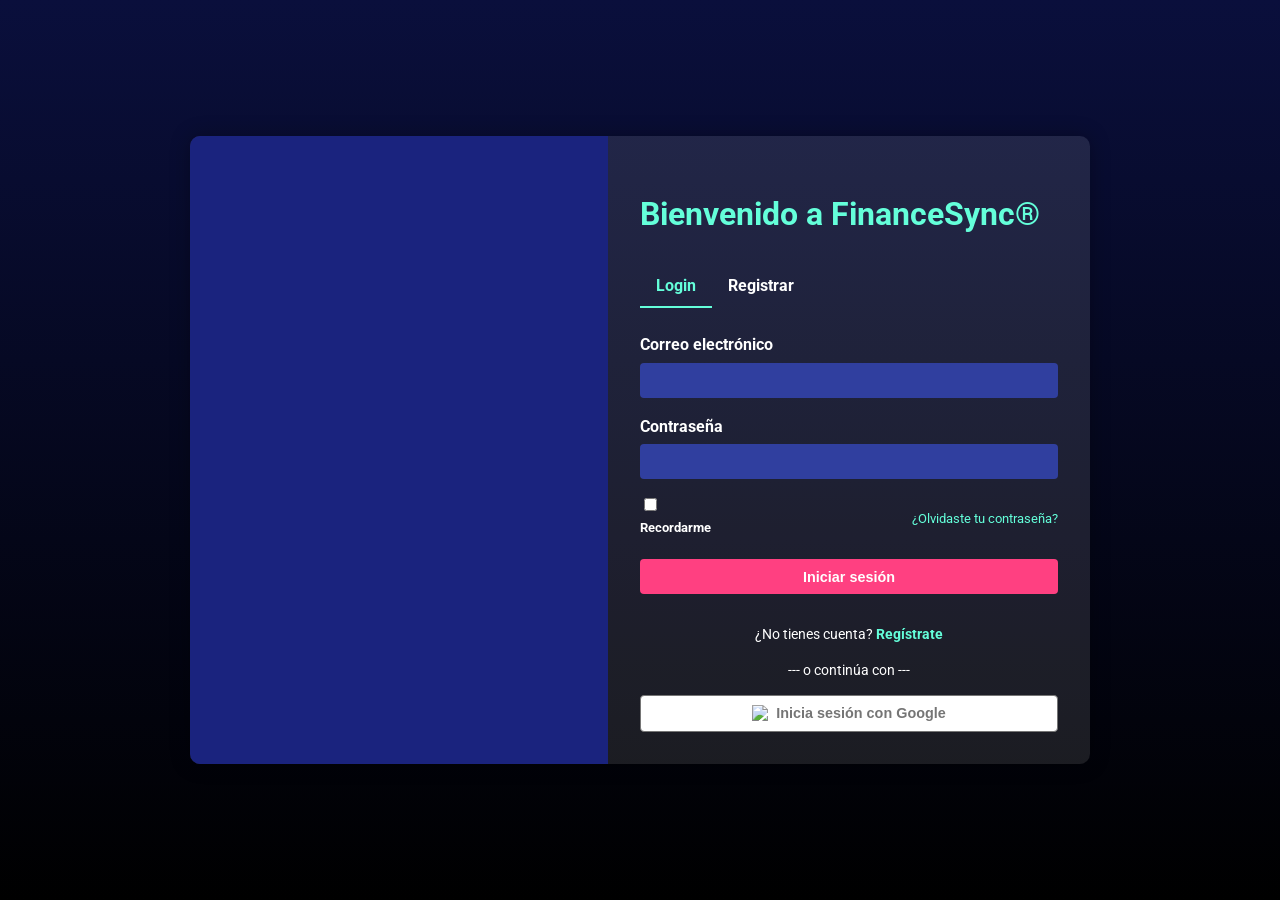
==== Avances FinanceSync/login/login.html @ 97620ad4 "Login FinanceSync V2 Login en desarrollo para su implementación en react (requiere mejoras aún )" ====
<!DOCTYPE html>
<html lang="es">
<head>
    <meta charset="UTF-8">
    <meta name="viewport" content="width=device-width, initial-scale=1.0">
    <title>FinanceSync® - Login</title>
    <link href="https://fonts.googleapis.com/css2?family=Roboto:wght@400;700&display=swap" rel="stylesheet">
    <link rel="stylesheet" href="styles.css">
</head>
<body>
    <div class="container">
        <div class="image-container">
        </div>
        <div class="form-container">
            <h1>Bienvenido a FinanceSync®</h1>
            
            <div class="tabs">
                <a href="login.html" class="tab active">Login</a>
                <a href="register.html" class="tab">Registrar</a>
            </div>

            <form action="/login" method="POST">
                <div class="input-container">
                    <label for="email">Correo electrónico</label>
                    <input type="email" id="email" name="email" required>
                </div>

                <div class="input-container">
                    <label for="password">Contraseña</label>
                    <input type="password" id="password" name="password" required>
                </div>

                <div class="extras">
                    <div>
                        <input type="checkbox" id="remember" name="remember">
                        <label for="remember">Recordarme</label>
                    </div>
                    <a href="#" class="forgot-password">¿Olvidaste tu contraseña?</a>
                </div>

                <button type="submit" class="btn-primary">Iniciar sesión</button>
            </form>

            <div class="alternate-action">
                ¿No tienes cuenta? <a href="register.html">Regístrate</a>
            </div>

            <div class="divider">--- o continúa con ---</div>

            <button class="btn-google">
                <img src="https://www.google.com/favicon.ico" alt="Google logo" class="google-icon">
                Inicia sesión con Google
            </button>
        </div>
    </div>
</body>
</html>
---- Avances FinanceSync/login/styles.css ----
:root {
    --primary-color: #ffffff;
    --background-color-start: #0a0f3c;
    --background-color-end: #000000;
    --input-bg-color: #303f9f;
    --button-color: #ff4081;
    --link-color: #64ffda;
}

body {
    font-family: 'Roboto', sans-serif;
    line-height: 1.6;
    margin: 0;
    padding: 0;
    display: flex;
    justify-content: center;
    align-items: center;
    min-height: 100vh;
    background: linear-gradient(to bottom, var(--background-color-start), var(--background-color-end));
    color: var(--primary-color);
}

.container {
    display: flex;
    width: 90%;
    max-width: 900px;
    background-color: rgba(255, 255, 255, 0.1);
    border-radius: 10px;
    overflow: hidden;
    box-shadow: 0 0 20px rgba(0, 0, 0, 0.3);
}

.image-container {
    flex: 1;
    background-color: #1a237e;
    min-height: 500px;
}

.form-container {
    flex: 1;
    padding: 2rem;
    overflow-y: auto;
    max-height: 600px;
}

h1 {
    font-size: 2rem;
    margin-bottom: 1.5rem;
    color: var(--link-color);
}

.tabs {
    display: flex;
    margin-bottom: 1.5rem;
}

.tab {
    padding: 0.5rem 1rem;
    cursor: pointer;
    font-weight: bold;
    text-decoration: none;
    color: var(--primary-color);
}

.tab.active {
    border-bottom: 2px solid var(--link-color);
    color: var(--link-color);
}

.input-container {
    margin-bottom: 1rem;
}

label {
    display: block;
    margin-bottom: 0.3rem;
    font-weight: bold;
}

input[type="text"],
input[type="email"],
input[type="password"] {
    width: 100%;
    padding: 0.6rem;
    background-color: var(--input-bg-color);
    border: none;
    border-radius: 4px;
    color: var(--primary-color);
    font-size: 0.9rem;
    box-sizing: border-box;
}

.extras {
    display: flex;
    justify-content: space-between;
    align-items: center;
    margin-bottom: 1rem;
    font-size: 0.8rem;
}

.forgot-password {
    color: var(--link-color);
    text-decoration: none;
}

.btn-primary,
.btn-google {
    width: 100%;
    padding: 0.6rem;
    border: none;
    border-radius: 4px;
    font-size: 0.9rem;
    cursor: pointer;
    transition: background-color 0.3s;
    font-weight: bold;
}

.btn-primary {
    background-color: var(--button-color);
    color: var(--primary-color);
    margin-bottom: 1rem;
}

.btn-primary:hover {
    background-color: #ff6090;
}

.alternate-action,
.divider {
    text-align: center;
    margin: 0.8rem 0;
    font-size: 0.9rem;
}

.alternate-action a {
    color: var(--link-color);
    text-decoration: none;
    font-weight: bold;
}

.btn-google {
    background-color: var(--primary-color);
    color: #757575;
    border: 1px solid #757575;
    display: flex;
    align-items: center;
    justify-content: center;
}

.btn-google:hover {
    background-color: #f5f5f5;
}

.google-icon {
    width: 16px;
    height: 16px;
    margin-right: 8px;
}

.captcha {
    width: 100%;
    padding: 1rem;
    background-color: var(--input-bg-color);
    border-radius: 4px;
    text-align: center;
}
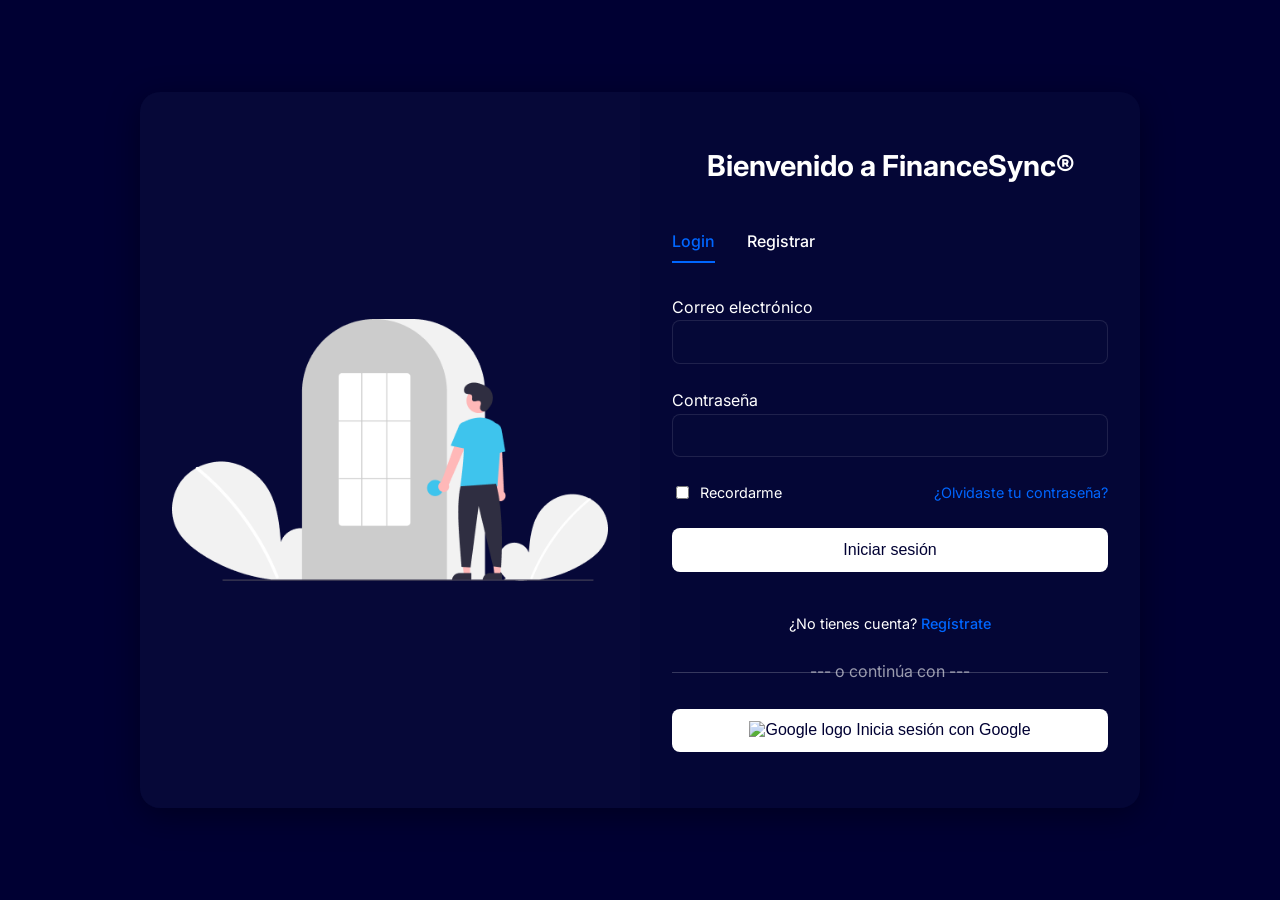
==== commit 562dfdd2: "Version 3 del Login Login con modificaciones de diseño en los contenedores" ====
--- a/Avances FinanceSync/login/login.html
+++ b/Avances FinanceSync/login/login.html
@@ -8,8 +8,9 @@
     <link rel="stylesheet" href="styles.css">
 </head>
 <body>
-    <div class="container">
-        <div class="image-container">
+    <div class="fondo">
+        <div class="imagen">
+            <img src="indeximg.png" alt="Ilustración" />
         </div>
         <div class="form-container">
             <h1>Bienvenido a FinanceSync®</h1>
--- a/Avances FinanceSync/login/styles.css
+++ b/Avances FinanceSync/login/styles.css
@@ -1,14 +1,15 @@
+@import url('https://fonts.googleapis.com/css2?family=Inter:wght@400;700&display=swap');
+
 :root {
     --primary-color: #ffffff;
-    --background-color-start: #0a0f3c;
-    --background-color-end: #000000;
-    --input-bg-color: #303f9f;
-    --button-color: #ff4081;
-    --link-color: #64ffda;
+    --background-color: #000033;
+    --input-bg-color: rgba(10, 15, 60, 0.3);
+    --button-color: #ffffff;
+    --link-color: #0066ff;
 }
 
 body {
-    font-family: 'Roboto', sans-serif;
+    font-family: 'Inter', sans-serif;
     line-height: 1.6;
     margin: 0;
     padding: 0;
@@ -16,75 +17,88 @@
     justify-content: center;
     align-items: center;
     min-height: 100vh;
-    background: linear-gradient(to bottom, var(--background-color-start), var(--background-color-end));
-    color: var(--primary-color);
-}
-
-.container {
+    background-color: var(--background-color);
+    color: var(--primary-color);
+}
+
+.fondo {
     display: flex;
     width: 90%;
-    max-width: 900px;
-    background-color: rgba(255, 255, 255, 0.1);
-    border-radius: 10px;
+    max-width: 1000px;
+    margin: auto;
+    background-color: rgba(10, 15, 60, 0.4);
+    border-radius: 20px;
+    box-shadow: 0 8px 32px 0 rgba(0, 0, 0, 0.37);
+    backdrop-filter: blur(10px);
     overflow: hidden;
-    box-shadow: 0 0 20px rgba(0, 0, 0, 0.3);
-}
-
-.image-container {
+}
+
+.imagen {
     flex: 1;
-    background-color: #1a237e;
-    min-height: 500px;
+    display: flex;
+    align-items: center;
+    justify-content: center;
+    padding: 2rem;
+    background-color: rgba(10, 15, 60, 0.3);
+}
+
+.imagen img {
+    max-width: 100%;
+    height: auto;
 }
 
 .form-container {
     flex: 1;
     padding: 2rem;
-    overflow-y: auto;
-    max-height: 600px;
+    background-color: transparent;
 }
 
 h1 {
-    font-size: 2rem;
+    font-size: 1.8rem;
+    margin-bottom: 2rem;
+    text-align: center;
+    color: var(--primary-color);
+}
+
+.tabs {
+    display: flex;
+    margin-bottom: 2rem;
+    gap: 2rem;
+    justify-content: flex-start;
+}
+
+.tab {
+    padding: 0.5rem 0;
+    color: var(--primary-color);
+    text-decoration: none;
+    font-weight: 500;
+    position: relative;
+}
+
+.tab.active {
+    color: var(--link-color);
+}
+
+.tab.active::after {
+    content: '';
+    position: absolute;
+    bottom: 0;
+    left: 0;
+    width: 100%;
+    height: 2px;
+    background-color: var(--link-color);
+}
+
+.input-container {
     margin-bottom: 1.5rem;
-    color: var(--link-color);
-}
-
-.tabs {
-    display: flex;
-    margin-bottom: 1.5rem;
-}
-
-.tab {
-    padding: 0.5rem 1rem;
-    cursor: pointer;
-    font-weight: bold;
-    text-decoration: none;
-    color: var(--primary-color);
-}
-
-.tab.active {
-    border-bottom: 2px solid var(--link-color);
-    color: var(--link-color);
-}
-
-.input-container {
-    margin-bottom: 1rem;
-}
-
-label {
-    display: block;
-    margin-bottom: 0.3rem;
-    font-weight: bold;
-}
-
-input[type="text"],
-input[type="email"],
-input[type="password"] {
+}
+
+.input-container input {
     width: 100%;
-    padding: 0.6rem;
+    padding: 0.8rem;
     background-color: var(--input-bg-color);
-    border: none;
-    border-radius: 4px;
+    border: 1px solid rgba(255, 255, 255, 0.1);
+    border-radius: 8px;
     color: var(--primary-color);
     font-size: 0.9rem;
     box-sizing: border-box;
@@ -94,8 +108,14 @@
     display: flex;
     justify-content: space-between;
     align-items: center;
-    margin-bottom: 1rem;
-    font-size: 0.8rem;
+    margin-bottom: 1.5rem;
+    font-size: 0.9rem;
+}
+
+.extras div {
+    display: flex;
+    align-items: center;
+    gap: 0.5rem;
 }
 
 .forgot-password {
@@ -103,64 +123,83 @@
     text-decoration: none;
 }
 
-.btn-primary,
-.btn-google {
+button {
     width: 100%;
-    padding: 0.6rem;
+    padding: 0.8rem;
+    background-color: var(--button-color);
+    color: var(--background-color);
     border: none;
-    border-radius: 4px;
-    font-size: 0.9rem;
+    border-radius: 8px;
+    font-size: 1rem;
+    font-weight: 500;
     cursor: pointer;
-    transition: background-color 0.3s;
-    font-weight: bold;
-}
-
-.btn-primary {
-    background-color: var(--button-color);
-    color: var(--primary-color);
-    margin-bottom: 1rem;
-}
-
-.btn-primary:hover {
-    background-color: #ff6090;
-}
-
-.alternate-action,
-.divider {
+    margin-bottom: 1.5rem;
+}
+
+.alternate-action {
     text-align: center;
-    margin: 0.8rem 0;
+    margin: 1rem 0;
     font-size: 0.9rem;
 }
 
 .alternate-action a {
     color: var(--link-color);
     text-decoration: none;
-    font-weight: bold;
-}
-
-.btn-google {
-    background-color: var(--primary-color);
-    color: #757575;
-    border: 1px solid #757575;
+    font-weight: 500;
+}
+
+.divider {
+    text-align: center;
+    margin: 1.5rem 0;
+    position: relative;
+    color: rgba(255, 255, 255, 0.6);
+}
+
+.divider::before,
+.divider::after {
+    content: '';
+    position: absolute;
+    top: 50%;
+    width: 45%;
+    height: 1px;
+    background-color: rgba(255, 255, 255, 0.2);
+}
+
+.divider::before {
+    left: 0;
+}
+
+.divider::after {
+    right: 0;
+}
+
+button.google-login {
+    background-color: transparent;
+    border: 1px solid rgba(255, 255, 255, 0.2);
+    color: var(--primary-color);
     display: flex;
     align-items: center;
     justify-content: center;
-}
-
-.btn-google:hover {
-    background-color: #f5f5f5;
+    gap: 0.5rem;
 }
 
 .google-icon {
-    width: 16px;
-    height: 16px;
-    margin-right: 8px;
-}
-
-.captcha {
-    width: 100%;
-    padding: 1rem;
-    background-color: var(--input-bg-color);
-    border-radius: 4px;
-    text-align: center;
+    width: 20px;
+    height: 20px;
+}
+
+@media (max-width: 768px) {
+    .fondo {
+        flex-direction: column;
+        width: 95%;
+        margin: 1rem;
+    }
+    
+    .imagen {
+        padding: 1rem;
+    }
+    
+    .form-container {
+        padding: 1.5rem;
+    }
 }
